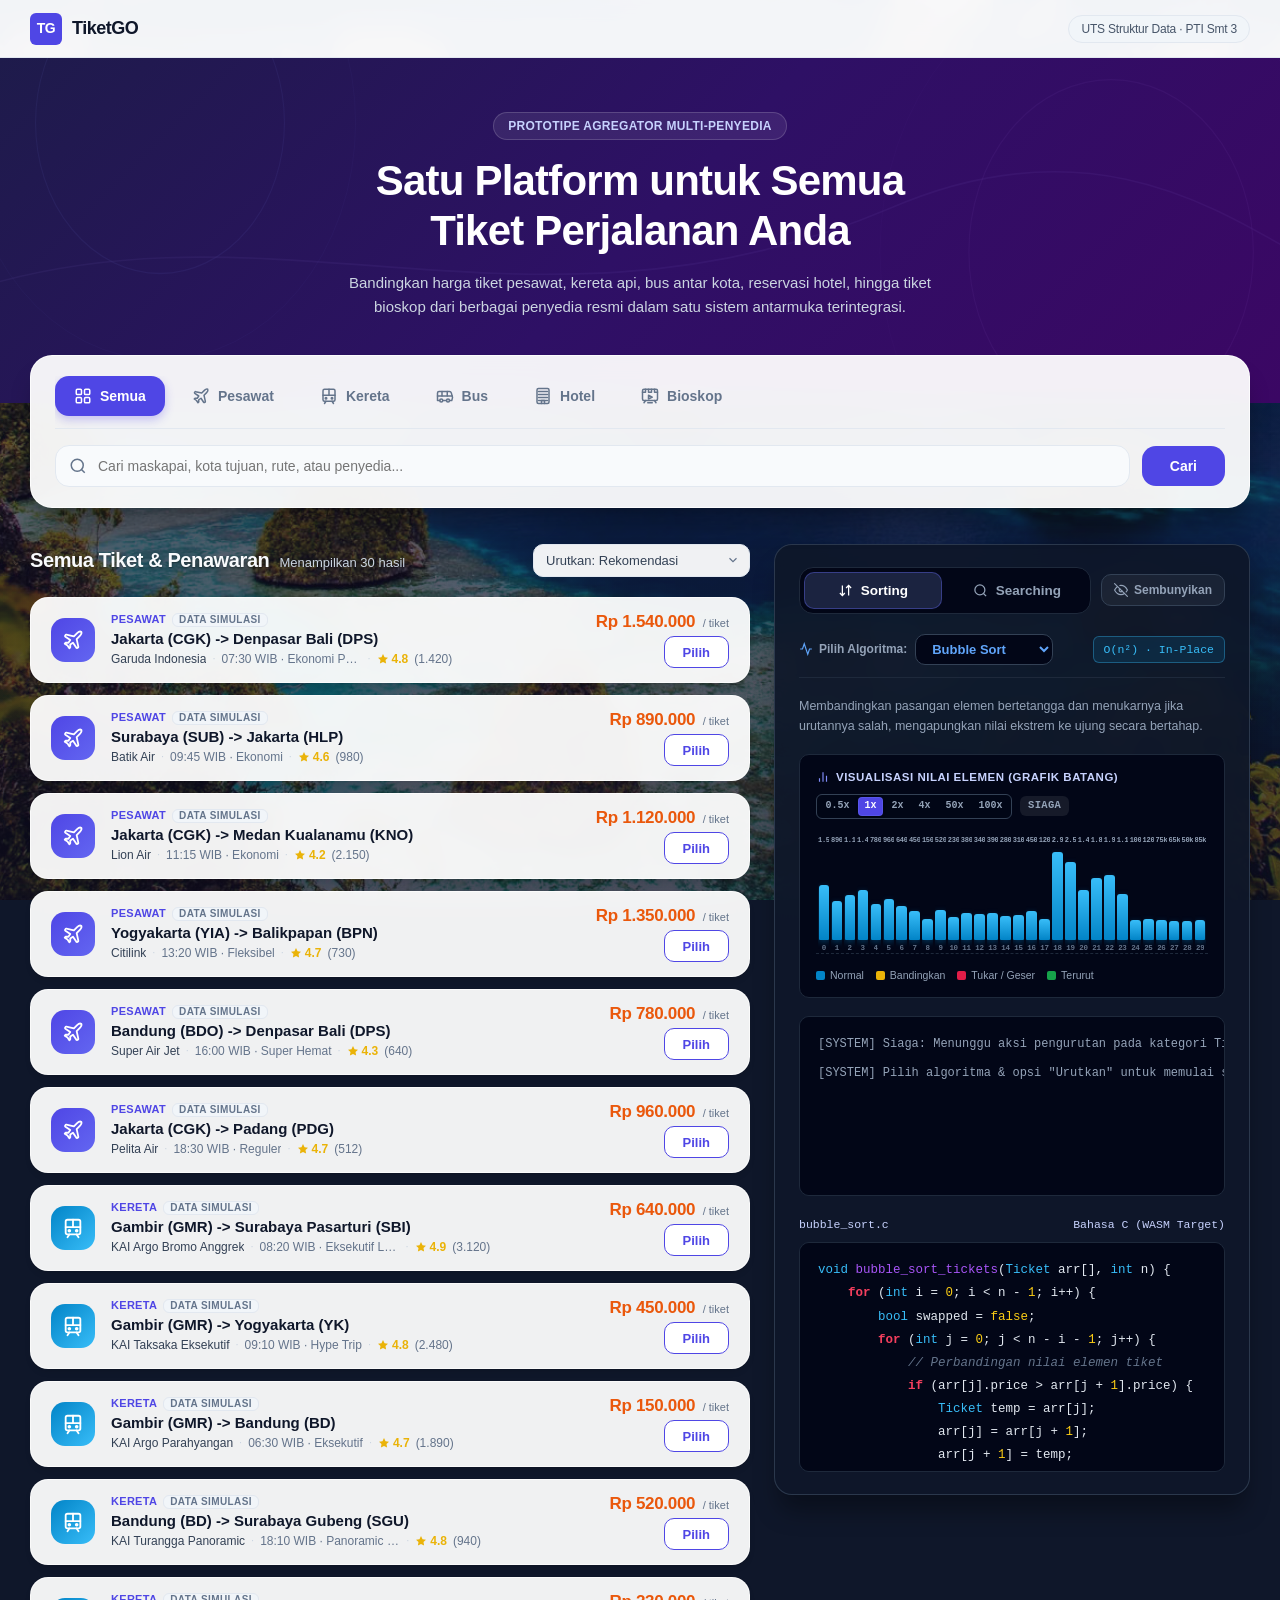
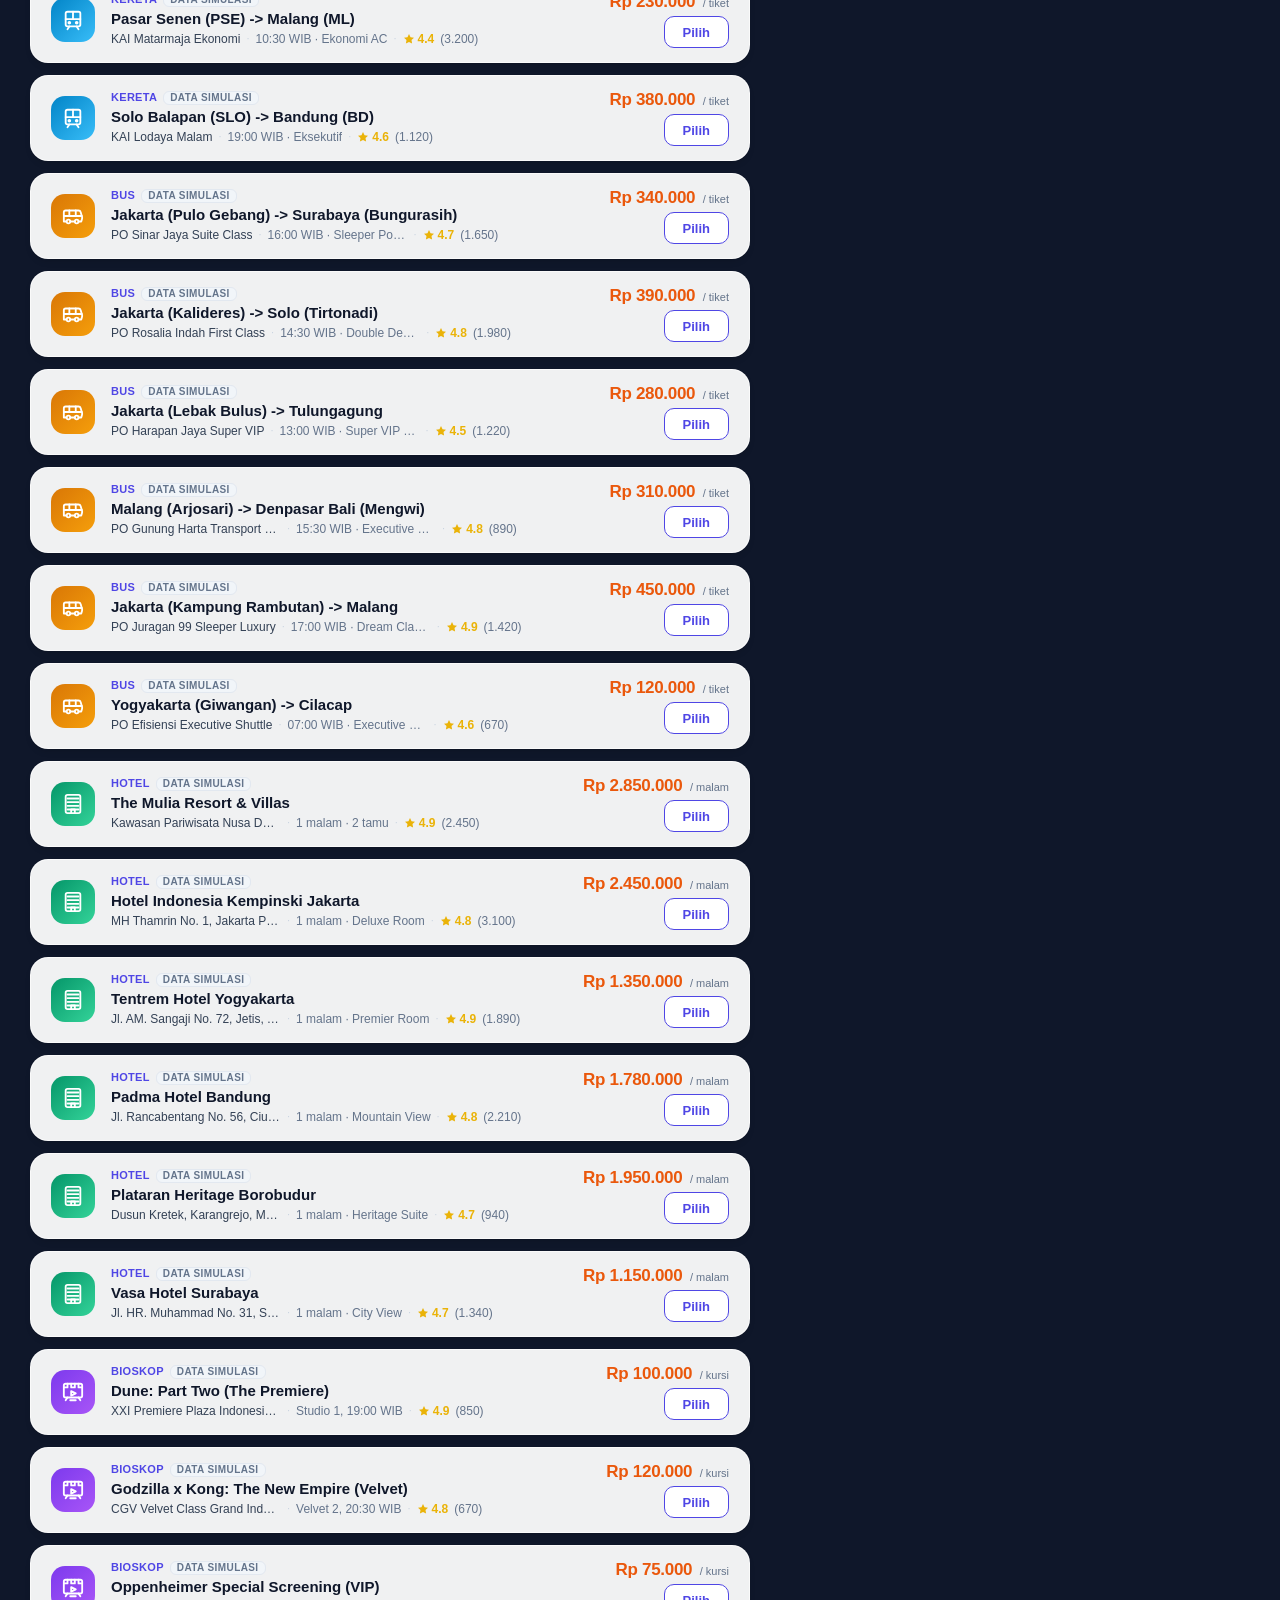
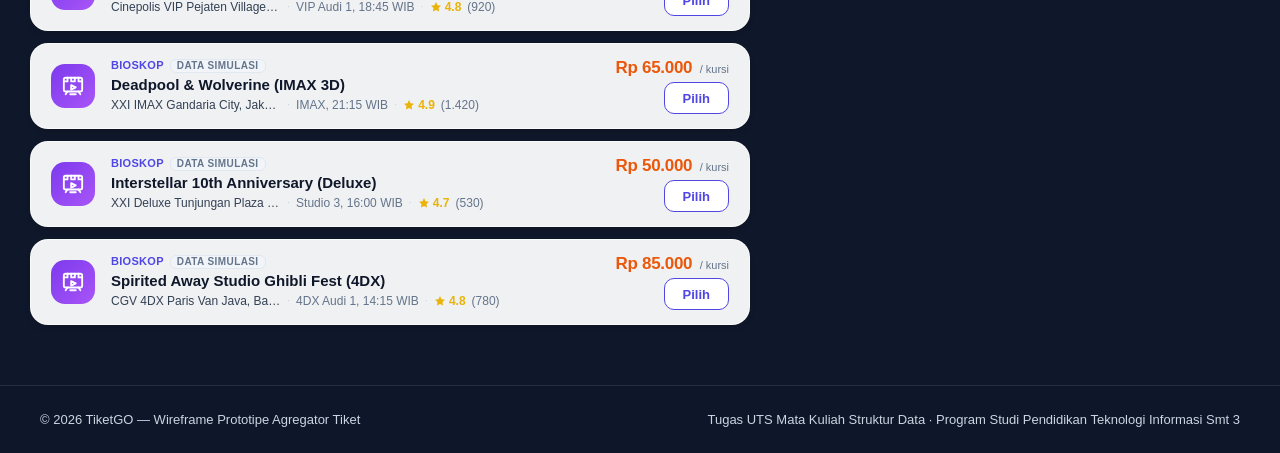
==== index.html @ e66bf209 "TiketGO - UTS Struktur Data" ====
<!DOCTYPE html>
<html lang="id">
<head>
  <meta charset="UTF-8">
  <meta name="viewport" content="width=device-width, initial-scale=1.0">
  <title>TiketGO — Agregator Tiket & Visualisasi Algoritma</title>
  <meta name="description" content="Agregator tiket multi-penyedia (pesawat, kereta, bus, hotel, bioskop) dengan wireframe UI statis dan visualisasi algoritma sorting dan searching untuk UTS Struktur Data." />
  <meta property="og:title" content="TiketGO — Agregator Tiket & Visualisasi Algoritma" />
  <meta property="og:description" content="Agregator tiket multi-penyedia (pesawat, kereta, bus, hotel, bioskop) dengan wireframe UI statis dan visualisasi algoritma sorting dan searching untuk UTS Struktur Data." />
  <meta property="og:type" content="website" />
  <meta name="twitter:card" content="summary_large_image" />
  <link rel="stylesheet" href="css/style.css">
</head>
<body>
  <!-- Lapisan Overlay Gelap Transparan di Atas Background Gambar -->
  <div class="tgo-bg-overlay"></div>

  <!-- ========================================================
       1. NAVBAR TIPIS
       ======================================================== -->
  <header class="navbar">
    <div class="navbar-container">
      <a href="#" class="brand-link" aria-label="TiketGO Beranda">
        <span class="brand-logo">TG</span>
        <span class="brand-name">TiketGO</span>
      </a>
      <span class="nav-badge">UTS Struktur Data · PTI Smt 3</span>
    </div>
  </header>

  <main>
    <!-- ========================================================
         2. HERO SECTION
         ======================================================== -->
    <section class="hero" aria-labelledby="hero-title">
      <!-- Elemen Dekoratif SVG Samar -->
      <svg class="hero-decorations" xmlns="http://www.w3.org/2000/svg" viewBox="0 0 1440 320" preserveAspectRatio="none">
        <circle cx="180" cy="60" r="140" fill="none" stroke="#818cf8" stroke-width="1.2" opacity="0.4" />
        <circle cx="180" cy="60" r="220" fill="none" stroke="#818cf8" stroke-width="0.8" opacity="0.25" />
        <path d="M-50,220 C300,120 600,280 1000,140 C1250,50 1400,160 1500,200" fill="none" stroke="#a78bfa" stroke-width="1.5" opacity="0.35" />
        <circle cx="1250" cy="180" r="160" fill="none" stroke="#c084fc" stroke-width="1.2" opacity="0.3" />
        <circle cx="1250" cy="180" r="260" fill="none" stroke="#c084fc" stroke-width="0.8" opacity="0.15" />
      </svg>

      <div class="hero-content">
        <span class="hero-pill-badge">Prototipe Agregator Multi-Penyedia</span>
        <h1 id="hero-title" class="hero-title">Satu Platform untuk Semua Tiket Perjalanan Anda</h1>
        <p class="hero-subtitle">
          Bandingkan harga tiket pesawat, kereta api, bus antar kota, reservasi hotel, hingga tiket bioskop dari berbagai penyedia resmi dalam satu sistem antarmuka terintegrasi.
        </p>
      </div>
    </section>

    <!-- ========================================================
         3. KARTU PENCARIAN MELAYANG
         ======================================================== -->
    <section class="floating-search-wrapper" aria-label="Pencarian Tiket">
      <div class="floating-search-card">
        <!-- Baris Tab Kategori (Semua, Pesawat, Kereta, Bus, Hotel, Bioskop) -->
        <div class="category-tabs" role="tablist" aria-label="Kategori Tiket">
          <button type="button" class="category-tab active" role="tab" aria-selected="true" data-category="semua">
            <svg viewBox="0 0 24 24" fill="none" stroke="currentColor" stroke-width="2" stroke-linecap="round" stroke-linejoin="round">
              <rect width="7" height="7" x="3" y="3" rx="1.5" />
              <rect width="7" height="7" x="14" y="3" rx="1.5" />
              <rect width="7" height="7" x="14" y="14" rx="1.5" />
              <rect width="7" height="7" x="3" y="14" rx="1.5" />
            </svg>
            <span>Semua</span>
          </button>

          <button type="button" class="category-tab" role="tab" aria-selected="false" data-category="pesawat">
            <svg viewBox="0 0 24 24" fill="none" stroke="currentColor" stroke-linecap="round" stroke-linejoin="round">
              <path d="M17.8 19.2 16 11l3.5-3.5C21 6 21.5 4 21 3c-1-.5-3 0-4.5 1.5L13 8 4.8 6.2c-.5-.1-.9.1-1.1.5l-.3.5c-.2.5-.1 1 .3 1.3L9 12l-2 3H4l-1 1 3 2 2 3 1-1v-3l3-2 3.5 5.3c.3.4.8.5 1.3.3l.5-.3c.4-.2.6-.6.5-1.1z"/>
            </svg>
            <span>Pesawat</span>
          </button>
          
          <button type="button" class="category-tab" role="tab" aria-selected="false" data-category="kereta">
            <svg viewBox="0 0 24 24" fill="none" stroke="currentColor" stroke-linecap="round" stroke-linejoin="round">
              <rect width="16" height="16" x="4" y="3" rx="2"/>
              <path d="M4 11h16"/><path d="M12 3v8"/><path d="m8 19-2 3"/><path d="m18 22-2-3"/><circle cx="8" cy="15" r="1"/><circle cx="16" cy="15" r="1"/>
            </svg>
            <span>Kereta</span>
          </button>
          
          <button type="button" class="category-tab" role="tab" aria-selected="false" data-category="bus">
            <svg viewBox="0 0 24 24" fill="none" stroke="currentColor" stroke-linecap="round" stroke-linejoin="round">
              <path d="M8 6v6"/><path d="M15 6v6"/><path d="M2 12h19.6"/><path d="M18 18h3s.5-1.7.8-2.8c.1-.4.2-.8.2-1.2 0-.4-.1-.8-.2-1.2l-1.4-5C20.1 6.8 19.1 6 18 6H4a2 2 0 0 0-2 2v10h3"/><circle cx="7" cy="18" r="2"/><path d="M9 18h5"/><circle cx="16" cy="18" r="2"/>
            </svg>
            <span>Bus</span>
          </button>
          
          <button type="button" class="category-tab" role="tab" aria-selected="false" data-category="hotel">
            <svg viewBox="0 0 24 24" fill="none" stroke="currentColor" stroke-linecap="round" stroke-linejoin="round">
              <path d="M6 18h12"/><path d="M6 14h12"/><path d="M6 10h12"/><path d="M6 6h12"/><path d="M10 22v-4h4v4"/><rect width="16" height="20" x="4" y="2" rx="2"/>
            </svg>
            <span>Hotel</span>
          </button>
          
          <button type="button" class="category-tab" role="tab" aria-selected="false" data-category="bioskop">
            <svg viewBox="0 0 24 24" fill="none" stroke="currentColor" stroke-linecap="round" stroke-linejoin="round">
              <rect width="20" height="15" x="2" y="3" rx="2"/><polyline points="2 7 6 7 6 3"/><polyline points="10 3 10 7 14 7 14 3"/><polyline points="18 3 18 7 22 7"/><polygon points="10 11 15 13.5 10 16 10 11"/><path d="m4 21 2-3"/><path d="m20 21-2-3"/><path d="M9 21h6"/>
            </svg>
            <span>Bioskop</span>
          </button>
        </div>

        <!-- Input Pencarian + Tombol Cari -->
        <form class="search-form" id="search-form" action="#" method="GET">
          <div class="search-input-box">
            <svg class="search-icon" viewBox="0 0 24 24" fill="none" stroke="currentColor" stroke-width="2">
              <circle cx="11" cy="11" r="8"></circle>
              <line x1="21" y1="21" x2="16.65" y2="16.65"></line>
            </svg>
            <input 
              type="text" 
              id="search-input" 
              class="search-input" 
              placeholder="Cari maskapai, kota tujuan, rute, atau penyedia..." 
              autocomplete="off"
              aria-autocomplete="list"
              aria-controls="search-suggestions"
            >
            <!-- Dropdown Saran Autocomplete -->
            <div id="search-suggestions" class="search-suggestions" style="display: none;" role="listbox"></div>
          </div>
          <button type="submit" class="btn-search">
            <span>Cari</span>
          </button>
        </form>
      </div>
    </section>

    <!-- ========================================================
         4. KONTEN UTAMA — GRID 2 KOLOM (11fr / 9fr)
         ======================================================== -->
    <div class="main-layout">
      <div class="content-grid" id="main-content-grid">
        
        <!-- KOLOM KIRI: DAFTAR TIKET -->
        <section class="tickets-section" aria-labelledby="section-category-title">
          <div class="section-header">
            <div class="section-title-wrap">
              <h2 id="section-category-title" class="section-title">Semua Tiket & Penawaran</h2>
              <span id="tickets-count" class="section-counter">Menampilkan 30 hasil</span>
            </div>

            <!-- Kontrol Aksi: Tombol Tampilkan Visualisasi + Dropdown Urutkan -->
            <div class="section-header-actions">
              <button 
                type="button" 
                id="btn-show-visualizer" 
                class="btn-show-visualizer" 
                style="display: none;" 
                title="Tampilkan Panel Visualisasi Algoritma"
              >
                <svg viewBox="0 0 24 24" fill="none" stroke="currentColor" stroke-width="2" stroke-linecap="round" stroke-linejoin="round">
                  <path d="M1 12s4-8 11-8 11 8 11 8-4 8-11 8-11-8-11-8z"/>
                  <circle cx="12" cy="12" r="3"/>
                </svg>
                <span>Tampilkan Visualisasi</span>
              </button>

              <div class="sort-control">
                <select id="sort-select" class="sort-select" aria-label="Urutkan Hasil">
                  <option value="rekomendasi">Urutkan: Rekomendasi</option>
                  <option value="harga-asc">Termurah (Harga Terendah)</option>
                  <option value="harga-desc">Termahal (Harga Tertinggi)</option>
                  <option value="rating-desc">Rating Tertinggi</option>
                  <option value="alfabet-asc">Alfabet: A ke Z (Nama / Rute)</option>
                  <option value="alfabet-desc">Alfabet: Z ke A (Nama / Rute)</option>
                </select>
                <svg class="sort-arrow" viewBox="0 0 24 24" fill="none" stroke="currentColor" stroke-width="2">
                  <polyline points="6 9 12 15 18 9"></polyline>
                </svg>
              </div>
            </div>
          </div>

          <!-- Container Kartu Tiket Vertikal (Di-render Dinamis oleh JS) -->
          <div id="tickets-container" class="ticket-list" aria-live="polite">
            <!-- Isi dimuat melalui js/app.js -->
          </div>
        </section>

        <!-- KOLOM KANAN: VISUALISASI ALGORITMA (PANEL BERTAB) -->
        <aside class="algo-aside" id="algo-aside" aria-label="Visualisasi Algoritma Struktur Data">
          <div class="algo-card">
            
            <!-- Baris Top: Tab Sorting & Searching + Tombol Sembunyikan -->
            <div class="algo-top-bar">
              <div class="algo-tabs" role="tablist" aria-label="Pilih Mode Algoritma">
                <button 
                  type="button" 
                  id="tab-algo-sorting" 
                  class="algo-tab active" 
                  role="tab" 
                  aria-selected="true" 
                  aria-controls="panel-algo-sorting"
                >
                  <svg viewBox="0 0 24 24" fill="none" stroke="currentColor" stroke-width="2">
                    <path d="m3 16 4 4 4-4"/><path d="M7 20V4"/><path d="m21 8-4-4-4 4"/><path d="M17 4v16"/>
                  </svg>
                  <span>Sorting</span>
                </button>
                
                <button 
                  type="button" 
                  id="tab-algo-searching" 
                  class="algo-tab" 
                  role="tab" 
                  aria-selected="false" 
                  aria-controls="panel-algo-searching"
                >
                  <svg viewBox="0 0 24 24" fill="none" stroke="currentColor" stroke-width="2">
                    <circle cx="11" cy="11" r="8"/><path d="m21 21-4.3-4.3"/>
                  </svg>
                  <span>Searching</span>
                </button>
              </div>

              <!-- Tombol Sembunyikan Panel -->
              <button 
                type="button" 
                id="btn-hide-visualizer" 
                class="btn-hide-visualizer" 
                title="Sembunyikan Panel Visualisasi"
              >
                <svg viewBox="0 0 24 24" fill="none" stroke="currentColor" stroke-width="2" stroke-linecap="round" stroke-linejoin="round">
                  <path d="M17.94 17.94A10.07 10.07 0 0 1 12 20c-7 0-11-8-11-8a18.45 18.45 0 0 1 5.06-5.94M9.9 4.24A9.12 9.12 0 0 1 12 4c7 0 11 8 11 8a18.5 18.5 0 0 1-2.16 3.19m-6.72-1.07a3 3 0 1 1-4.24-4.24"/>
                  <line x1="1" y1="1" x2="23" y2="23"/>
                </svg>
                <span>Sembunyikan</span>
              </button>
            </div>

            <!-- ================= PANEL 1: SORTING ================= -->
            <div 
              id="panel-algo-sorting" 
              class="algo-panel active" 
              role="tabpanel" 
              aria-labelledby="tab-algo-sorting"
            >
              <div class="algo-meta-header">
                <div class="algo-select-group">
                  <label for="select-algo-sorting" class="algo-select-label">
                    <svg width="14" height="14" viewBox="0 0 24 24" fill="none" stroke="currentColor" stroke-width="2">
                      <polyline points="22 12 18 12 15 21 9 3 6 12 2 12"></polyline>
                    </svg>
                    Pilih Algoritma:
                  </label>
                  <select id="select-algo-sorting" class="algo-select" aria-label="Pilih Algoritma Sorting">
                    <option value="bubble" selected>Bubble Sort</option>
                    <option value="exchange">Exchange Sort</option>
                    <option value="selection">Selection Sort</option>
                    <option value="insertion">Insertion Sort</option>
                    <option value="shell">Shell Sort</option>
                    <option value="quick">Quick Sort</option>
                  </select>
                </div>
                <span class="algo-complexity" id="complexity-sorting">O(n²) · In-Place</span>
              </div>

              <p class="algo-desc" id="desc-sorting">
                Membandingkan pasangan elemen bertetangga dan menukarnya jika urutannya salah, mengapungkan nilai ekstrem ke ujung secara bertahap.
              </p>

              <!-- Kotak Visualisasi Grafik Batang Animasi -->
              <div class="algo-chart-card">
                <div class="chart-header">
                  <div class="chart-title-wrap">
                    <svg width="14" height="14" viewBox="0 0 24 24" fill="none" stroke="currentColor" stroke-width="2">
                      <line x1="18" y1="20" x2="18" y2="10"></line>
                      <line x1="12" y1="20" x2="12" y2="4"></line>
                      <line x1="6" y1="20" x2="6" y2="14"></line>
                    </svg>
                    <span>Visualisasi Nilai Elemen (Grafik Batang)</span>
                  </div>
                  <div class="chart-header-actions">
                    <div class="speed-control-group" aria-label="Kecepatan Animasi">
                      <button type="button" class="btn-speed" data-speed="0.5" title="Kecepatan Lambat (0.5x)">0.5x</button>
                      <button type="button" class="btn-speed active" data-speed="1" title="Kecepatan Normal (1x)">1x</button>
                      <button type="button" class="btn-speed" data-speed="2" title="Kecepatan Cepat (2x)">2x</button>
                      <button type="button" class="btn-speed" data-speed="4" title="Kecepatan Sangat Cepat (4x)">4x</button>
                      <button type="button" class="btn-speed" data-speed="50" title="Kecepatan Super Cepat (50x)">50x</button>
                      <button type="button" class="btn-speed" data-speed="100" title="Kecepatan Instan (100x)">100x</button>
                    </div>
                    <span class="chart-status-badge" id="chart-status-sorting">Siaga</span>
                  </div>
                </div>
                <div class="chart-bars-container" id="chart-bars-sorting" aria-label="Grafik Batang Animasi Sorting"></div>
                <div class="chart-legend">
                  <span class="legend-item"><span class="legend-color legend-default"></span> Normal</span>
                  <span class="legend-item"><span class="legend-color legend-compare"></span> Bandingkan</span>
                  <span class="legend-item"><span class="legend-color legend-swap"></span> Tukar / Geser</span>
                  <span class="legend-item"><span class="legend-color legend-sorted"></span> Terurut</span>
                </div>
              </div>

              <!-- Console Log Box Monospace -->
              <div class="console-box" id="console-sorting" aria-label="Console Log Operasi Sorting">
                <div class="log-line log-system">[SYSTEM] Siaga: Menunggu aksi pengurutan pada kategori Tiket Pesawat...</div>
                <div class="log-line log-system">[SYSTEM] Pilih algoritma &amp; opsi "Urutkan" untuk memulai simulasi.</div>
              </div>

              <!-- Cuplikan Kode C Referensi -->
              <div class="code-container">
                <div class="code-header" id="code-header-sorting">
                  <span id="code-filename-sorting">bubble_sort.c</span>
                  <span>Bahasa C (WASM Target)</span>
                </div>
                <div class="code-box" id="code-box-sorting">
<pre><code id="code-snippet-sorting"><span class="c-type">void</span> <span class="c-fn">bubble_sort_tickets</span>(<span class="c-type">Ticket</span> arr[], <span class="c-type">int</span> n) {
    <span class="c-kw">for</span> (<span class="c-type">int</span> i = <span class="c-op">0</span>; i &lt; n - <span class="c-op">1</span>; i++) {
        <span class="c-type">bool</span> swapped = <span class="c-op">false</span>;
        <span class="c-kw">for</span> (<span class="c-type">int</span> j = <span class="c-op">0</span>; j &lt; n - i - <span class="c-op">1</span>; j++) {
            <span class="c-comment">// Perbandingan nilai elemen tiket</span>
            <span class="c-kw">if</span> (arr[j].price &gt; arr[j + <span class="c-op">1</span>].price) {
                <span class="c-type">Ticket</span> temp = arr[j];
                arr[j] = arr[j + <span class="c-op">1</span>];
                arr[j + <span class="c-op">1</span>] = temp;
                swapped = <span class="c-op">true</span>;
            }
        }
        <span class="c-kw">if</span> (!swapped) <span class="c-kw">break</span>; <span class="c-comment">// Optimasi early exit</span>
    }
}</code></pre>
                </div>
              </div>
            </div>

            <!-- ================= PANEL 2: SEARCHING ================= -->
            <div 
              id="panel-algo-searching" 
              class="algo-panel" 
              role="tabpanel" 
              aria-labelledby="tab-algo-searching"
            >
              <div class="algo-meta-header">
                <div class="algo-select-group">
                  <label for="select-algo-searching" class="algo-select-label">
                    <svg width="14" height="14" viewBox="0 0 24 24" fill="none" stroke="currentColor" stroke-width="2">
                      <circle cx="11" cy="11" r="8"></circle>
                      <line x1="21" y1="21" x2="16.65" y2="16.65"></line>
                    </svg>
                    Pilih Metode:
                  </label>
                  <select id="select-algo-searching" class="algo-select" aria-label="Pilih Metode Searching">
                    <option value="linear" selected>Linear Search</option>
                    <option value="binary">Binary Search</option>
                  </select>
                </div>
                <span class="algo-complexity" id="complexity-searching">O(n) · Sequential</span>
              </div>

              <p class="algo-desc" id="desc-searching">
                Memeriksa setiap elemen data secara berurutan satu per satu dari indeks awal hingga akhir sampai kata kunci ditemukan.
              </p>

              <!-- Kotak Visualisasi Grafik Batang Animasi -->
              <div class="algo-chart-card" id="chart-visual-searching">
                <div class="chart-header">
                  <div class="chart-title-wrap">
                    <svg width="14" height="14" viewBox="0 0 24 24" fill="none" stroke="currentColor" stroke-width="2">
                      <circle cx="11" cy="11" r="8"></circle>
                      <line x1="21" y1="21" x2="16.65" y2="16.65"></line>
                    </svg>
                    <span>Visualisasi Penelusuran Elemen (Grafik Batang)</span>
                  </div>
                  <div class="chart-header-actions">
                    <div class="speed-control-group" aria-label="Kecepatan Animasi">
                      <button type="button" class="btn-speed" data-speed="0.5" title="Kecepatan Lambat (0.5x)">0.5x</button>
                      <button type="button" class="btn-speed active" data-speed="1" title="Kecepatan Normal (1x)">1x</button>
                      <button type="button" class="btn-speed" data-speed="2" title="Kecepatan Cepat (2x)">2x</button>
                      <button type="button" class="btn-speed" data-speed="4" title="Kecepatan Sangat Cepat (4x)">4x</button>
                      <button type="button" class="btn-speed" data-speed="50" title="Kecepatan Super Cepat (50x)">50x</button>
                      <button type="button" class="btn-speed" data-speed="100" title="Kecepatan Instan (100x)">100x</button>
                    </div>
                    <span class="chart-status-badge" id="chart-status-searching">Siaga</span>
                  </div>
                </div>
                <div class="chart-bars-container" id="chart-bars-searching" aria-label="Grafik Batang Animasi Searching"></div>
                <div class="chart-legend" id="legend-searching">
                  <span class="legend-item"><span class="legend-color legend-default"></span> Normal</span>
                  <span class="legend-item"><span class="legend-color legend-checking"></span> Diperiksa</span>
                  <span class="legend-item"><span class="legend-color legend-found"></span> Cocok / Ditemukan</span>
                </div>
              </div>

              <!-- Console Log Box Monospace -->
              <div class="console-box" id="console-searching" aria-label="Console Log Operasi Searching">
                <div class="log-line log-system">[SYSTEM] Siaga: Menunggu kata kunci pencarian...</div>
                <div class="log-line log-system">[SYSTEM] Masukkan kata kunci lalu klik 'Cari' untuk memulai simulasi.</div>
              </div>

              <!-- Cuplikan Kode C Referensi -->
              <div class="code-container">
                <div class="code-header" id="code-header-searching">
                  <span id="code-filename-searching">linear_search.c</span>
                  <span>Bahasa C (WASM Target)</span>
                </div>
                <div class="code-box" id="code-box-searching">
<pre><code id="code-snippet-searching"><span class="c-type">int</span> <span class="c-fn">linear_search_ticket</span>(<span class="c-type">Ticket</span> arr[], <span class="c-type">int</span> n, <span class="c-kw">const</span> <span class="c-type">char</span> *query) {
    <span class="c-kw">for</span> (<span class="c-type">int</span> i = <span class="c-op">0</span>; i &lt; n; i++) {
        <span class="c-comment">// Pencarian substring pada judul dan provider</span>
        <span class="c-kw">if</span> (<span class="c-fn">strstr</span>(arr[i].title, query) != <span class="c-kw">NULL</span> ||
            <span class="c-fn">strstr</span>(arr[i].provider, query) != <span class="c-kw">NULL</span>) {
            <span class="c-kw">return</span> i; <span class="c-comment">// Indeks elemen ditemukan</span>
        }
    }
    <span class="c-kw">return</span> -<span class="c-op">1</span>; <span class="c-comment">// Tidak ditemukan</span>
}</code></pre>
                </div>
              </div>
            </div>

          </div>
        </aside>

      </div>
    </div>
  </main>

  <!-- ========================================================
       FOOTER
       ======================================================== -->
  <footer class="footer">
    <div class="footer-inner">
      <span>&copy; 2026 TiketGO — Wireframe Prototipe Agregator Tiket</span>
      <span>Tugas UTS Mata Kuliah Struktur Data · Program Studi Pendidikan Teknologi Informasi Smt 3</span>
    </div>
  </footer>

  <!-- SCRIPT LOGIKA UTAMA (VANILLA JS + WASM) -->
  <script src="js/tiketgo_wasm.js"></script>
  <script type="module" src="js/app.js"></script>
</body>
</html>
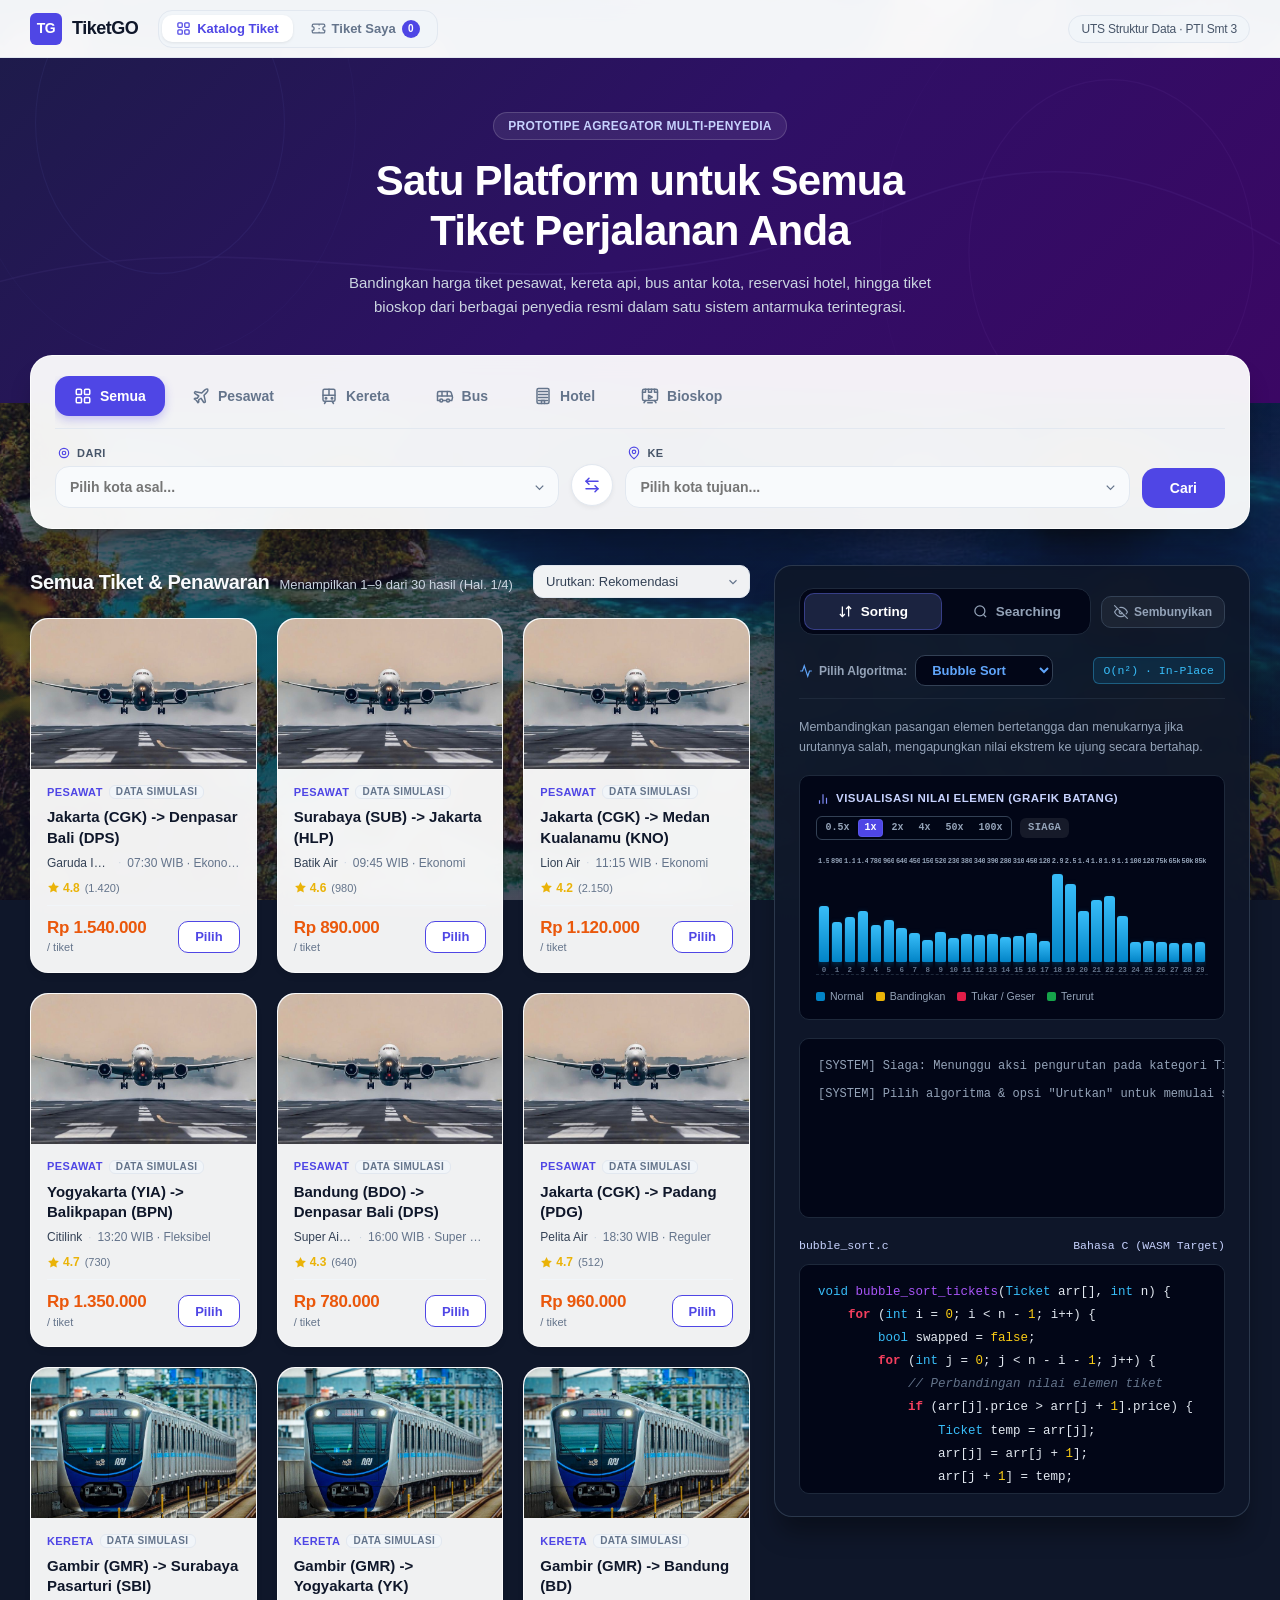
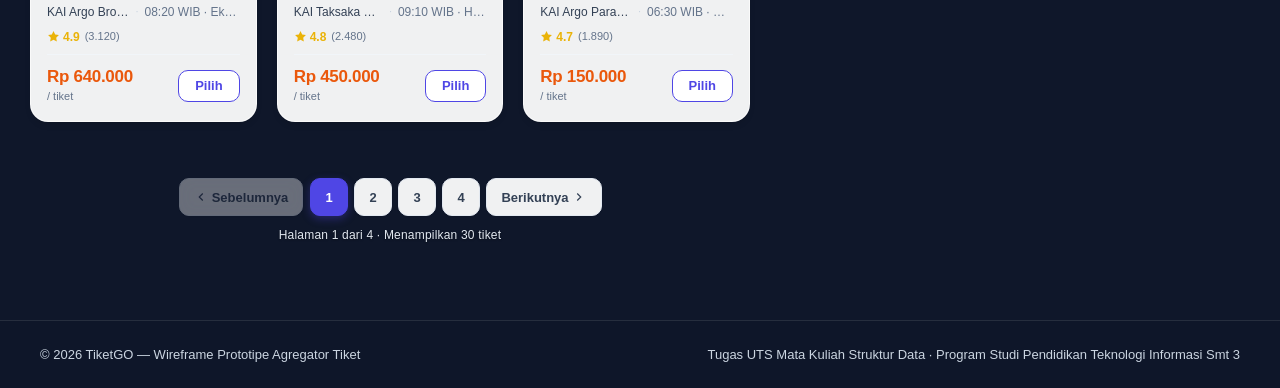
==== commit 46839648: "Tambah gambar kategori tiket dan background" ====
--- a/index.html
+++ b/index.html
@@ -20,18 +20,45 @@
        ======================================================== -->
   <header class="navbar">
     <div class="navbar-container">
-      <a href="#" class="brand-link" aria-label="TiketGO Beranda">
-        <span class="brand-logo">TG</span>
-        <span class="brand-name">TiketGO</span>
-      </a>
+      <div class="navbar-brand-group">
+        <a href="#" class="brand-link" id="nav-brand-home" aria-label="TiketGO Beranda">
+          <span class="brand-logo">TG</span>
+          <span class="brand-name">TiketGO</span>
+        </a>
+        <nav class="nav-tabs" aria-label="Navigasi Utama">
+          <button type="button" class="nav-tab active" id="nav-tab-catalog">
+            <svg viewBox="0 0 24 24" fill="none" stroke="currentColor" stroke-width="2">
+              <rect width="7" height="7" x="3" y="3" rx="1.5" />
+              <rect width="7" height="7" x="14" y="3" rx="1.5" />
+              <rect width="7" height="7" x="14" y="14" rx="1.5" />
+              <rect width="7" height="7" x="3" y="14" rx="1.5" />
+            </svg>
+            <span>Katalog Tiket</span>
+          </button>
+          <button type="button" class="nav-tab" id="nav-tab-my-tickets">
+            <svg viewBox="0 0 24 24" fill="none" stroke="currentColor" stroke-width="2">
+              <path d="M2 9a3 3 0 0 1 0 6v2a2 2 0 0 0 2 2h16a2 2 0 0 0 2-2v-2a3 3 0 0 1 0-6V7a2 2 0 0 0-2-2H4a2 2 0 0 0-2 2Z" />
+              <path d="M13 5v2" />
+              <path d="M13 17v2" />
+              <path d="M13 11v2" />
+            </svg>
+            <span>Tiket Saya</span>
+            <span class="nav-tab-badge" id="my-tickets-badge">0</span>
+          </button>
+        </nav>
+      </div>
       <span class="nav-badge">UTS Struktur Data · PTI Smt 3</span>
     </div>
   </header>
 
   <main>
     <!-- ========================================================
-         2. HERO SECTION
+         VIEW 1: KATALOG TIKET & VISUALISASI ALGORITMA
          ======================================================== -->
+    <div id="catalog-view" class="catalog-view">
+      <!-- ========================================================
+           2. HERO SECTION
+           ======================================================== -->
     <section class="hero" aria-labelledby="hero-title">
       <!-- Elemen Dekoratif SVG Samar -->
       <svg class="hero-decorations" xmlns="http://www.w3.org/2000/svg" viewBox="0 0 1440 320" preserveAspectRatio="none">
@@ -105,9 +132,67 @@
           </button>
         </div>
 
-        <!-- Input Pencarian + Tombol Cari -->
+        <!-- Input Pencarian: Dua Dropdown Rute (Dari & Ke) atau Teks Bebas (Hotel/Bioskop) -->
         <form class="search-form" id="search-form" action="#" method="GET">
-          <div class="search-input-box">
+          <!-- WIDGET 1: PENCARIAN RUTE "DARI" & "KE" (UNTUK PESAWAT, KERETA, BUS, SEMUA) -->
+          <div class="route-search-fields" id="route-search-fields">
+            <!-- Kolom DARI (Kota Asal) -->
+            <div class="route-field-group">
+              <label class="route-field-label" for="route-origin-input">
+                <svg viewBox="0 0 24 24" fill="none" stroke="currentColor" stroke-width="2"><circle cx="12" cy="12" r="3"/><circle cx="12" cy="12" r="8"/></svg>
+                <span>Dari</span>
+              </label>
+              <div class="route-input-wrapper">
+                <input 
+                  type="text" 
+                  id="route-origin-input" 
+                  class="route-input" 
+                  placeholder="Pilih kota asal..." 
+                  autocomplete="off" 
+                  aria-autocomplete="list"
+                  aria-controls="origin-suggestions"
+                />
+                <button type="button" class="btn-clear-route" id="btn-clear-origin" title="Hapus Asal" style="display: none;">&times;</button>
+                <svg class="route-dropdown-arrow" viewBox="0 0 24 24" fill="none" stroke="currentColor" stroke-width="2"><polyline points="6 9 12 15 18 9"/></svg>
+                <div id="origin-suggestions" class="search-suggestions route-suggestions" style="display: none;" role="listbox"></div>
+              </div>
+            </div>
+
+            <!-- Tombol Tukar Rute (Ikon Panah Bersebelahan) -->
+            <button type="button" class="btn-swap-route" id="btn-swap-route" title="Tukar Kota Asal & Tujuan" aria-label="Tukar Kota Asal dan Tujuan">
+              <svg viewBox="0 0 24 24" fill="none" stroke="currentColor" stroke-width="2" stroke-linecap="round" stroke-linejoin="round">
+                <path d="M8 3 4 7l4 4"/>
+                <path d="M4 7h16"/>
+                <path d="m16 21 4-4-4-4"/>
+                <path d="M20 17H4"/>
+              </svg>
+            </button>
+
+            <!-- Kolom KE (Kota Tujuan) -->
+            <div class="route-field-group">
+              <label class="route-field-label" for="route-dest-input">
+                <svg viewBox="0 0 24 24" fill="none" stroke="currentColor" stroke-width="2"><path d="M20 10c0 6-8 12-8 12s-8-6-8-12a8 8 0 0 1 16 0Z"/><circle cx="12" cy="10" r="3"/></svg>
+                <span>Ke</span>
+              </label>
+              <div class="route-input-wrapper">
+                <input 
+                  type="text" 
+                  id="route-dest-input" 
+                  class="route-input" 
+                  placeholder="Pilih kota tujuan..." 
+                  autocomplete="off" 
+                  aria-autocomplete="list"
+                  aria-controls="dest-suggestions"
+                />
+                <button type="button" class="btn-clear-route" id="btn-clear-dest" title="Hapus Tujuan" style="display: none;">&times;</button>
+                <svg class="route-dropdown-arrow" viewBox="0 0 24 24" fill="none" stroke="currentColor" stroke-width="2"><polyline points="6 9 12 15 18 9"/></svg>
+                <div id="dest-suggestions" class="search-suggestions route-suggestions" style="display: none;" role="listbox"></div>
+              </div>
+            </div>
+          </div>
+
+          <!-- WIDGET 2: KOTAK PENCARIAN TEKS BEBAS (UNTUK HOTEL & BIOSKOP) -->
+          <div class="search-input-box" id="single-search-box" style="display: none;">
             <svg class="search-icon" viewBox="0 0 24 24" fill="none" stroke="currentColor" stroke-width="2">
               <circle cx="11" cy="11" r="8"></circle>
               <line x1="21" y1="21" x2="16.65" y2="16.65"></line>
@@ -116,14 +201,14 @@
               type="text" 
               id="search-input" 
               class="search-input" 
-              placeholder="Cari maskapai, kota tujuan, rute, atau penyedia..." 
+              placeholder="Cari nama hotel, bioskop, atau lokasi..." 
               autocomplete="off"
               aria-autocomplete="list"
               aria-controls="search-suggestions"
             >
-            <!-- Dropdown Saran Autocomplete -->
             <div id="search-suggestions" class="search-suggestions" style="display: none;" role="listbox"></div>
           </div>
+
           <button type="submit" class="btn-search">
             <span>Cari</span>
           </button>
@@ -181,6 +266,11 @@
           <div id="tickets-container" class="ticket-list" aria-live="polite">
             <!-- Isi dimuat melalui js/app.js -->
           </div>
+
+          <!-- FITUR 1: KONTROL PAGINASI (Maks 9 Tiket per Halaman) -->
+          <nav id="pagination-container" class="pagination-wrapper" aria-label="Navigasi Halaman Tiket">
+            <!-- Di-render dinamis oleh JS -->
+          </nav>
         </section>
 
         <!-- KOLOM KANAN: VISUALISASI ALGORITMA (PANEL BERTAB) -->
@@ -417,9 +507,135 @@
           </div>
         </aside>
 
+        </div>
       </div>
     </div>
+
+    <!-- ========================================================
+         VIEW 2: FITUR 3 — TAB "TIKET SAYA" (RIWAYAT PEMESANAN)
+         ======================================================== -->
+    <section id="my-tickets-view" class="my-tickets-view" style="display: none;" aria-labelledby="my-tickets-title">
+      <div class="my-tickets-container">
+        <!-- Header Halaman Tiket Saya -->
+        <div class="my-tickets-header-card">
+          <div class="my-tickets-header-left">
+            <button type="button" class="btn-back-catalog" id="btn-back-catalog">
+              <svg viewBox="0 0 24 24" fill="none" stroke="currentColor" stroke-width="2">
+                <line x1="19" y1="12" x2="5" y2="12"></line>
+                <polyline points="12 19 5 12 12 5"></polyline>
+              </svg>
+              <span>Kembali ke Katalog</span>
+            </button>
+            <h2 id="my-tickets-title" class="my-tickets-title">Tiket Saya</h2>
+            <p class="my-tickets-desc">Riwayat e-tiket pemesanan Anda yang tersimpan aman di peramban (localStorage).</p>
+          </div>
+          <div class="my-tickets-header-right">
+            <div class="my-tickets-stat-pill" id="my-tickets-stat-pill">
+              <svg viewBox="0 0 24 24" width="16" height="16" fill="none" stroke="currentColor" stroke-width="2"><path d="M2 9a3 3 0 0 1 0 6v2a2 2 0 0 0 2 2h16a2 2 0 0 0 2-2v-2a3 3 0 0 1 0-6V7a2 2 0 0 0-2-2H4a2 2 0 0 0-2 2Z"/></svg>
+              <span id="my-tickets-total-count">0 Tiket Dipesan</span>
+            </div>
+          </div>
+        </div>
+
+        <!-- Kontainer Daftar E-Tiket Saya -->
+        <div id="my-tickets-list" class="my-tickets-list" aria-live="polite">
+          <!-- Di-render dinamis oleh JS -->
+        </div>
+      </div>
+    </section>
   </main>
+
+  <!-- ========================================================
+       MODAL 1: KONFIRMASI PEMESANAN TIKET
+       ======================================================== -->
+  <div id="booking-modal" class="tgo-modal-overlay" style="display: none;" role="dialog" aria-modal="true" aria-labelledby="booking-modal-title">
+    <div class="tgo-modal-card">
+      <div class="tgo-modal-header">
+        <div class="tgo-modal-title-wrap">
+          <h3 id="booking-modal-title" class="tgo-modal-title">Konfirmasi Pemesanan Tiket</h3>
+          <p class="tgo-modal-subtitle">Isi identitas penumpang untuk menerbitkan e-tiket resmi</p>
+        </div>
+        <button type="button" class="btn-modal-close" id="btn-close-booking-modal" aria-label="Tutup Dialog">
+          <svg viewBox="0 0 24 24" fill="none" stroke="currentColor" stroke-width="2"><line x1="18" y1="6" x2="6" y2="18"/><line x1="6" y1="6" x2="18" y2="18"/></svg>
+        </button>
+      </div>
+
+      <div class="tgo-modal-body">
+        <!-- Ringkasan Tiket yang Dipilih -->
+        <div class="ticket-summary-card" id="booking-ticket-summary">
+          <!-- Diisi dinamis oleh JS -->
+        </div>
+
+        <!-- Form Nama Penumpang -->
+        <form id="booking-form" class="booking-form" novalidate>
+          <div class="form-group">
+            <label for="booking-passenger-name" class="form-label">
+              Nama Lengkap Penumpang <span class="required-star">*</span>
+            </label>
+            <input 
+              type="text" 
+              id="booking-passenger-name" 
+              class="form-input" 
+              placeholder="Contoh: Budi Santoso" 
+              maxlength="60" 
+              autocomplete="name"
+              required 
+            />
+            <div id="booking-error-msg" class="form-error-msg" style="display: none;">Nama penumpang wajib diisi!</div>
+            <span class="form-hint">Harap isi sesuai identitas resmi (KTP / SIM / Paspor) untuk keperluan boarding.</span>
+          </div>
+
+          <div class="booking-notice-box">
+            <svg viewBox="0 0 24 24" fill="none" stroke="currentColor" stroke-width="2"><circle cx="12" cy="12" r="10"/><line x1="12" y1="8" x2="12" y2="12"/><line x1="12" y1="16" x2="12.01" y2="16"/></svg>
+            <span>Setelah dikonfirmasi, sistem akan menghasilkan e-tiket instan lengkap dengan kode booking dan barcode resmi.</span>
+          </div>
+
+          <div class="tgo-modal-footer">
+            <button type="button" class="btn-modal-cancel" id="btn-cancel-booking">Batal</button>
+            <button type="submit" class="btn-modal-confirm" id="btn-confirm-booking">
+              <span>Konfirmasi Pemesanan</span>
+              <svg viewBox="0 0 24 24" fill="none" stroke="currentColor" stroke-width="2"><polyline points="20 6 9 17 4 12"/></svg>
+            </button>
+          </div>
+        </form>
+      </div>
+    </div>
+  </div>
+
+  <!-- ========================================================
+       MODAL 2: E-TIKET / BOARDING PASS RESMI (DENGAN BARCODE)
+       ======================================================== -->
+  <div id="eticket-modal" class="tgo-modal-overlay" style="display: none;" role="dialog" aria-modal="true" aria-labelledby="eticket-modal-title">
+    <div class="tgo-modal-card boarding-pass-modal">
+      <div class="tgo-modal-header boarding-pass-header">
+        <div class="tgo-modal-title-wrap">
+          <span class="badge-success-pill">✓ Pemesanan Berhasil Dikonfirmasi</span>
+          <h3 id="eticket-modal-title" class="tgo-modal-title">E-Tiket & Boarding Pass</h3>
+        </div>
+        <button type="button" class="btn-modal-close" id="btn-close-eticket-modal" aria-label="Tutup Dialog E-Tiket">
+          <svg viewBox="0 0 24 24" fill="none" stroke="currentColor" stroke-width="2"><line x1="18" y1="6" x2="6" y2="18"/><line x1="6" y1="6" x2="18" y2="18"/></svg>
+        </button>
+      </div>
+
+      <div class="tgo-modal-body">
+        <!-- Konten Boarding Pass dengan Barcode -->
+        <div class="boarding-pass-card" id="eticket-card-content">
+          <!-- Di-render dinamis oleh JS -->
+        </div>
+
+        <div class="eticket-actions">
+          <button type="button" class="btn-secondary" id="btn-print-eticket">
+            <svg viewBox="0 0 24 24" fill="none" stroke="currentColor" stroke-width="2"><polyline points="6 9 6 2 18 2 18 9"/><path d="M6 18H4a2 2 0 0 1-2-2v-5a2 2 0 0 1 2-2h16a2 2 0 0 1 2 2v5a2 2 0 0 1-2 2h-2"/><rect width="12" height="8" x="6" y="14"/></svg>
+            <span>Cetak / Simpan E-Tiket</span>
+          </button>
+          <button type="button" class="btn-primary" id="btn-goto-my-tickets">
+            <span>Buka di Tiket Saya</span>
+            <svg viewBox="0 0 24 24" fill="none" stroke="currentColor" stroke-width="2"><path d="M5 12h14"/><path d="m12 5 7 7-7 7"/></svg>
+          </button>
+        </div>
+      </div>
+    </div>
+  </div>
 
   <!-- ========================================================
        FOOTER
--- a/css/style.css
+++ b/css/style.css
@@ -119,6 +119,70 @@
   color: #0f172a;
 }
 
+.navbar-brand-group {
+  display: flex;
+  align-items: center;
+  gap: 20px;
+}
+
+.nav-tabs {
+  display: flex;
+  align-items: center;
+  gap: 4px;
+  background-color: #f1f5f9;
+  padding: 3px;
+  border-radius: var(--radius-lg);
+  border: 1px solid var(--border-light);
+}
+
+.nav-tab {
+  display: inline-flex;
+  align-items: center;
+  gap: 6px;
+  padding: 6px 14px;
+  border-radius: var(--radius-md);
+  font-size: 13px;
+  font-weight: 600;
+  color: #64748b;
+  background: transparent;
+  border: none;
+  cursor: pointer;
+  transition: all 0.18s ease;
+  font-family: inherit;
+  line-height: 1;
+}
+
+.nav-tab svg {
+  width: 15px;
+  height: 15px;
+}
+
+.nav-tab:hover {
+  color: var(--primary-color);
+  background-color: rgba(255, 255, 255, 0.7);
+}
+
+.nav-tab.active {
+  background-color: #ffffff;
+  color: var(--primary-color);
+  box-shadow: 0 1px 3px rgba(0, 0, 0, 0.08);
+}
+
+.nav-tab-badge {
+  display: inline-flex;
+  align-items: center;
+  justify-content: center;
+  min-width: 18px;
+  height: 18px;
+  padding: 0 5px;
+  border-radius: 9999px;
+  background-color: var(--primary-color);
+  color: #ffffff;
+  font-size: 10px;
+  font-weight: 700;
+  line-height: 1;
+}
+
 .nav-badge {
   font-size: 12px;
   font-weight: 500;
@@ -266,9 +330,143 @@
 /* Search Bar Input */
 .search-form {
   display: flex;
-  align-items: center;
+  align-items: flex-end;
   gap: 12px;
   margin-top: 16px;
+}
+
+/* Route Search Fields (Dua Dropdown Bersebelahan: Dari & Ke) */
+.route-search-fields {
+  display: flex;
+  align-items: flex-end;
+  gap: 12px;
+  flex: 1;
+  min-width: 0;
+}
+
+.route-field-group {
+  flex: 1;
+  min-width: 0;
+  display: flex;
+  flex-direction: column;
+  gap: 5px;
+  position: relative;
+}
+
+.route-field-label {
+  display: inline-flex;
+  align-items: center;
+  gap: 6px;
+  font-size: 11px;
+  font-weight: 700;
+  color: #475569;
+  text-transform: uppercase;
+  letter-spacing: 0.5px;
+  margin-left: 2px;
+  user-select: none;
+}
+
+.route-field-label svg {
+  width: 14px;
+  height: 14px;
+  color: var(--primary-color);
+}
+
+.route-input-wrapper {
+  position: relative;
+  display: flex;
+  align-items: center;
+  width: 100%;
+}
+
+.route-input {
+  width: 100%;
+  padding: 12px 36px 12px 14px;
+  font-size: 14px;
+  font-weight: 600;
+  border: 1.5px solid var(--border-light);
+  border-radius: var(--radius-lg);
+  background-color: #f8fafc;
+  color: var(--text-main);
+  transition: all 0.18s ease;
+  font-family: inherit;
+  box-sizing: border-box;
+}
+
+.route-input:focus {
+  outline: none;
+  background-color: #ffffff;
+  border-color: var(--primary-color);
+  box-shadow: 0 0 0 3px rgba(79, 70, 229, 0.12);
+}
+
+.route-dropdown-arrow {
+  position: absolute;
+  right: 12px;
+  width: 15px;
+  height: 15px;
+  color: var(--text-muted);
+  pointer-events: none;
+  transition: transform 0.2s ease;
+}
+
+.route-input:focus ~ .route-dropdown-arrow {
+  color: var(--primary-color);
+  transform: rotate(180deg);
+}
+
+.btn-clear-route {
+  position: absolute;
+  right: 28px;
+  background: none;
+  border: none;
+  font-size: 16px;
+  color: #94a3b8;
+  cursor: pointer;
+  padding: 0 4px;
+  line-height: 1;
+  display: flex;
+  align-items: center;
+  justify-content: center;
+}
+
+.btn-clear-route:hover {
+  color: #0f172a;
+}
+
+.btn-swap-route {
+  width: 42px;
+  height: 42px;
+  border-radius: 50%;
+  background-color: #ffffff;
+  border: 1.5px solid var(--border-light);
+  color: var(--primary-color);
+  display: inline-flex;
+  align-items: center;
+  justify-content: center;
+  cursor: pointer;
+  transition: all 0.2s cubic-bezier(0.16, 1, 0.3, 1);
+  flex-shrink: 0;
+  margin-bottom: 2px;
+  box-shadow: 0 2px 5px rgba(0, 0, 0, 0.05);
+}
+
+.btn-swap-route svg {
+  width: 18px;
+  height: 18px;
+  transition: transform 0.25s ease;
+}
+
+.btn-swap-route:hover {
+  background-color: var(--primary-color);
+  color: #ffffff;
+  border-color: var(--primary-color);
+  box-shadow: 0 4px 10px rgba(79, 70, 229, 0.3);
+  transform: scale(1.06);
+}
+
+.btn-swap-route:hover svg {
+  transform: rotate(180deg);
 }
 
 .search-input-box {
@@ -560,11 +758,14 @@
   color: var(--text-muted);
 }
 
-/* Daftar Tiket Vertikal (Ketinggian Seragam Antar Kategori) */
+/* =========================================
+   DAFTAR TIKET GRID 3 KOLOM & KARTU VERTIKAL
+   ========================================= */
 .ticket-list {
-  display: flex;
-  flex-direction: column;
-  gap: 12px;
+  display: grid;
+  grid-template-columns: repeat(3, 1fr);
+  gap: 20px;
+  align-items: stretch;
 }
 
 .ticket-card {
@@ -573,13 +774,10 @@
   -webkit-backdrop-filter: blur(8px);
   border: 1px solid rgba(255, 255, 255, 0.7);
   border-radius: var(--radius-xl);
-  padding: 14px 20px;
-  display: flex;
-  align-items: center;
-  justify-content: space-between;
-  gap: 16px;
-  min-height: 86px;
-  height: 86px;
+  overflow: hidden;
+  display: flex;
+  flex-direction: column;
+  height: 100%;
   box-sizing: border-box;
   transition: all 0.2s cubic-bezier(0.16, 1, 0.3, 1);
   box-shadow: 0 4px 6px -1px rgba(0, 0, 0, 0.1), 0 2px 4px -2px rgba(0, 0, 0, 0.06);
@@ -589,18 +787,38 @@
   background-color: rgba(255, 255, 255, 0.98);
   border-color: #cbd5e1;
   box-shadow: 0 10px 15px -3px rgba(0, 0, 0, 0.16), 0 4px 6px -4px rgba(0, 0, 0, 0.08);
-  transform: translateY(-1px);
-}
-
-.ticket-left {
-  display: flex;
-  align-items: center;
-  gap: 16px;
-  flex: 1;
-  min-width: 0;
-}
-
-/* Chip Ikon Gradasi */
+  transform: translateY(-2px);
+}
+
+.ticket-card:active {
+  transform: scale(0.98);
+}
+
+/* Slot Foto Kartu Tiket (Bagian Atas) */
+.ticket-photo-slot {
+  width: 100%;
+  height: 150px;
+  position: relative;
+  overflow: hidden;
+  background-color: #f1f5f9;
+  flex-shrink: 0;
+  border-top-left-radius: var(--radius-xl);
+  border-top-right-radius: var(--radius-xl);
+}
+
+.ticket-card-photo {
+  width: 100%;
+  height: 150px;
+  object-fit: cover;
+  display: block;
+  transition: transform 0.3s ease;
+}
+
+.ticket-card:hover .ticket-card-photo {
+  transform: scale(1.03);
+}
+
+/* Fallback Ikon Gradasi Kategori (Diperbesar Mengisi Area Foto) */
 .ticket-icon-chip {
   width: 44px;
   height: 44px;
@@ -612,6 +830,29 @@
   color: #ffffff;
 }
 
+.ticket-photo-fallback {
+  width: 100%;
+  height: 150px;
+  border-radius: 0;
+  display: flex;
+  align-items: center;
+  justify-content: center;
+  transition: transform 0.3s ease;
+}
+
+.ticket-photo-fallback svg {
+  width: 52px;
+  height: 52px;
+  stroke: #ffffff;
+  opacity: 0.95;
+  filter: drop-shadow(0 2px 4px rgba(0, 0, 0, 0.2));
+}
+
+.ticket-card:hover .ticket-photo-fallback svg {
+  transform: scale(1.06);
+}
+
+/* Gradasi Warna Tiap Kategori */
 .chip-semua {
   background: linear-gradient(135deg, #4f46e5, #7c3aed);
 }
@@ -631,19 +872,14 @@
   background: linear-gradient(135deg, #7c3aed, #a855f7);
 }
 
-.ticket-icon-chip svg {
-  width: 22px;
-  height: 22px;
-  stroke: #ffffff;
-}
-
-.ticket-info {
+/* Badan Kartu Tiket (Bagian Bawah) */
+.ticket-card-body {
+  padding: 16px;
   display: flex;
   flex-direction: column;
-  justify-content: center;
-  gap: 3px;
-  min-width: 0;
   flex: 1;
+  gap: 8px;
+  box-sizing: border-box;
 }
 
 .ticket-badges {
@@ -655,10 +891,10 @@
 
 .badge-cat {
   font-size: 11px;
-  font-weight: 600;
+  font-weight: 700;
   text-transform: uppercase;
   color: var(--primary-color);
-  letter-spacing: 0.3px;
+  letter-spacing: 0.4px;
 }
 
 .badge-simulasi {
@@ -676,13 +912,17 @@
   font-size: 15px;
   font-weight: 700;
   color: #0f172a;
-  white-space: nowrap;
+  line-height: 1.35;
+  margin: 0;
+  display: -webkit-box;
+  -webkit-line-clamp: 2;
+  -webkit-box-orient: vertical;
   overflow: hidden;
   text-overflow: ellipsis;
-  line-height: 1.25;
-}
-
-.ticket-meta {
+  min-height: 40px;
+}
+
+.ticket-provider-row {
   display: flex;
   align-items: center;
   gap: 6px;
@@ -700,7 +940,6 @@
   white-space: nowrap;
   overflow: hidden;
   text-overflow: ellipsis;
-  max-width: 170px;
 }
 
 .ticket-extra-info {
@@ -708,7 +947,6 @@
   white-space: nowrap;
   overflow: hidden;
   text-overflow: ellipsis;
-  max-width: 140px;
 }
 
 .meta-separator {
@@ -717,6 +955,13 @@
   user-select: none;
 }
 
+.ticket-rating-row {
+  display: flex;
+  align-items: center;
+  gap: 5px;
+  font-size: 12px;
+}
+
 .rating-badge {
   display: inline-flex;
   align-items: center;
@@ -726,23 +971,29 @@
 }
 
 .rating-badge svg {
-  width: 12px;
-  height: 12px;
+  width: 13px;
+  height: 13px;
   fill: #eab308;
 }
 
-.ticket-right {
-  display: flex;
-  flex-direction: column;
-  align-items: flex-end;
-  justify-content: center;
-  gap: 5px;
-  flex-shrink: 0;
-  min-width: 135px;
+.ticket-reviews {
+  font-size: 11px;
+  color: var(--text-muted);
+}
+
+/* Baris Paling Bawah: Harga & Tombol Pilih */
+.ticket-footer-row {
+  display: flex;
+  align-items: center;
+  justify-content: space-between;
+  gap: 8px;
+  margin-top: auto;
+  padding-top: 12px;
+  border-top: 1px solid #f1f5f9;
 }
 
 .ticket-price-wrap {
-  text-align: right;
+  text-align: left;
   line-height: 1.15;
 }
 
@@ -752,16 +1003,16 @@
   color: var(--accent-price);
   letter-spacing: -0.3px;
   font-variant-numeric: tabular-nums;
+  display: block;
 }
 
 .ticket-unit {
   font-size: 11px;
   color: var(--text-muted);
-  margin-left: 3px;
 }
 
 .btn-select {
-  padding: 6px 18px;
+  padding: 6px 16px;
   background-color: #ffffff;
   color: var(--primary-color);
   border: 1.5px solid var(--primary-color);
@@ -776,6 +1027,7 @@
   align-items: center;
   justify-content: center;
   white-space: nowrap;
+  flex-shrink: 0;
 }
 
 .btn-select:hover {
@@ -783,8 +1035,29 @@
   color: #ffffff;
 }
 
+.btn-select:active {
+  transform: scale(0.97);
+}
+
+/* Transisi Halus Masuk Saat Daftar Tiket Berubah */
+.tickets-fade-enter {
+  animation: ticketsFadeEnter 0.22s cubic-bezier(0.16, 1, 0.3, 1);
+}
+
+@keyframes ticketsFadeEnter {
+  from {
+    opacity: 0;
+    transform: translateY(6px);
+  }
+  to {
+    opacity: 1;
+    transform: translateY(0);
+  }
+}
+
 /* Empty State */
 .empty-state {
+  grid-column: 1 / -1;
   background: rgba(255, 255, 255, 0.94);
   backdrop-filter: blur(8px);
   -webkit-backdrop-filter: blur(8px);
@@ -816,6 +1089,964 @@
   font-size: 13px;
   font-weight: 600;
   cursor: pointer;
+}
+
+/* =========================================
+   FITUR 1: PAGINASI (KONTROL NAVIGASI HALAMAN)
+   ========================================= */
+.pagination-wrapper {
+  margin-top: 24px;
+  padding: 16px 12px;
+  display: flex;
+  flex-direction: column;
+  align-items: center;
+  gap: 10px;
+}
+
+.pagination-controls {
+  display: flex;
+  align-items: center;
+  gap: 6px;
+  flex-wrap: wrap;
+  justify-content: center;
+}
+
+.pagination-btn {
+  display: inline-flex;
+  align-items: center;
+  justify-content: center;
+  gap: 4px;
+  min-width: 38px;
+  height: 38px;
+  padding: 0 14px;
+  background-color: rgba(255, 255, 255, 0.94);
+  backdrop-filter: blur(8px);
+  -webkit-backdrop-filter: blur(8px);
+  border: 1px solid var(--border-light);
+  border-radius: var(--radius-md);
+  font-size: 13px;
+  font-weight: 600;
+  color: #334155;
+  cursor: pointer;
+  transition: all 0.16s ease;
+  font-family: inherit;
+  box-shadow: 0 1px 2px rgba(0, 0, 0, 0.05);
+}
+
+.pagination-btn svg {
+  width: 14px;
+  height: 14px;
+}
+
+.pagination-btn:hover:not(:disabled) {
+  border-color: var(--primary-color);
+  color: var(--primary-color);
+  background-color: #ffffff;
+  transform: translateY(-1px);
+}
+
+.pagination-btn.active {
+  background-color: var(--primary-color);
+  color: #ffffff;
+  border-color: var(--primary-color);
+  box-shadow: 0 3px 8px rgba(79, 70, 229, 0.35);
+}
+
+.pagination-btn:disabled {
+  opacity: 0.4;
+  cursor: not-allowed;
+  pointer-events: none;
+}
+
+.pagination-ellipsis {
+  display: inline-flex;
+  align-items: center;
+  justify-content: center;
+  width: 28px;
+  height: 38px;
+  font-size: 13px;
+  font-weight: 600;
+  color: #94a3b8;
+}
+
+.pagination-info {
+  font-size: 12px;
+  color: #e2e8f0;
+  font-weight: 500;
+  letter-spacing: 0.2px;
+  text-shadow: 0 1px 2px rgba(0, 0, 0, 0.4);
+}
+
+/* =========================================
+   FITUR 2: MODAL KONFIRMASI & E-TIKET BOARDING PASS
+   ========================================= */
+.tgo-modal-overlay {
+  position: fixed;
+  inset: 0;
+  z-index: 1000;
+  background-color: rgba(15, 23, 42, 0.75);
+  backdrop-filter: blur(8px);
+  -webkit-backdrop-filter: blur(8px);
+  display: flex;
+  align-items: center;
+  justify-content: center;
+  padding: 16px;
+  animation: modalOverlayFadeIn 0.18s ease;
+}
+
+@keyframes modalOverlayFadeIn {
+  from { opacity: 0; }
+  to { opacity: 1; }
+}
+
+.tgo-modal-card {
+  background-color: #ffffff;
+  border-radius: var(--radius-xl);
+  width: 100%;
+  max-width: 500px;
+  max-height: 90vh;
+  overflow-y: auto;
+  box-shadow: 0 25px 50px -12px rgba(0, 0, 0, 0.35);
+  border: 1px solid rgba(255, 255, 255, 0.2);
+  animation: modalCardPopIn 0.22s cubic-bezier(0.16, 1, 0.3, 1);
+  box-sizing: border-box;
+}
+
+@keyframes modalCardPopIn {
+  from {
+    opacity: 0;
+    transform: scale(0.96) translateY(10px);
+  }
+  to {
+    opacity: 1;
+    transform: scale(1) translateY(0);
+  }
+}
+
+.tgo-modal-header {
+  display: flex;
+  align-items: flex-start;
+  justify-content: space-between;
+  padding: 20px 22px 14px 22px;
+  border-bottom: 1px solid var(--border-light);
+  gap: 12px;
+}
+
+.tgo-modal-title {
+  font-size: 17px;
+  font-weight: 700;
+  color: #0f172a;
+  margin: 0;
+  line-height: 1.3;
+}
+
+.tgo-modal-subtitle {
+  font-size: 13px;
+  color: #64748b;
+  margin: 3px 0 0 0;
+}
+
+.btn-modal-close {
+  background: transparent;
+  border: none;
+  width: 32px;
+  height: 32px;
+  border-radius: 50%;
+  display: flex;
+  align-items: center;
+  justify-content: center;
+  color: #64748b;
+  cursor: pointer;
+  transition: all 0.15s ease;
+  flex-shrink: 0;
+}
+
+.btn-modal-close svg {
+  width: 18px;
+  height: 18px;
+}
+
+.btn-modal-close:hover {
+  background-color: #f1f5f9;
+  color: #0f172a;
+}
+
+.tgo-modal-body {
+  padding: 20px 22px 22px 22px;
+}
+
+/* Ringkasan Tiket yang Dipilih */
+.ticket-summary-card {
+  background: #f8fafc;
+  border: 1px solid var(--border-light);
+  border-radius: var(--radius-lg);
+  padding: 14px;
+  margin-bottom: 18px;
+  display: flex;
+  gap: 12px;
+  align-items: flex-start;
+}
+
+.summary-thumb {
+  width: 58px;
+  height: 58px;
+  border-radius: var(--radius-md);
+  overflow: hidden;
+  flex-shrink: 0;
+  background: #e2e8f0;
+  display: flex;
+  align-items: center;
+  justify-content: center;
+}
+
+.summary-thumb img {
+  width: 100%;
+  height: 100%;
+  object-fit: cover;
+}
+
+.summary-thumb .ticket-icon-chip {
+  width: 100%;
+  height: 100%;
+  border-radius: 0;
+}
+
+.summary-thumb .ticket-icon-chip svg {
+  width: 26px;
+  height: 26px;
+}
+
+.summary-info {
+  flex: 1;
+  min-width: 0;
+}
+
+.summary-badge-row {
+  display: flex;
+  align-items: center;
+  gap: 6px;
+  margin-bottom: 4px;
+}
+
+.summary-badge-cat {
+  font-size: 10px;
+  font-weight: 700;
+  text-transform: uppercase;
+  color: var(--primary-color);
+  letter-spacing: 0.4px;
+}
+
+.summary-title {
+  font-size: 14px;
+  font-weight: 700;
+  color: #0f172a;
+  line-height: 1.35;
+  margin: 0 0 3px 0;
+}
+
+.summary-provider {
+  font-size: 12px;
+  color: #64748b;
+  margin: 0;
+}
+
+.summary-price-row {
+  margin-top: 6px;
+  font-size: 15px;
+  font-weight: 800;
+  color: var(--accent-price);
+}
+
+.summary-price-unit {
+  font-size: 11px;
+  font-weight: 400;
+  color: #64748b;
+}
+
+/* Form Pemesanan */
+.booking-form {
+  display: flex;
+  flex-direction: column;
+}
+
+.form-group {
+  display: flex;
+  flex-direction: column;
+  gap: 6px;
+  margin-bottom: 14px;
+}
+
+.form-label {
+  font-size: 13px;
+  font-weight: 600;
+  color: #1e293b;
+}
+
+.required-star {
+  color: #ef4444;
+}
+
+.form-input {
+  width: 100%;
+  padding: 10px 14px;
+  border: 1px solid var(--border-light);
+  border-radius: var(--radius-md);
+  font-size: 14px;
+  color: #0f172a;
+  background-color: #ffffff;
+  font-family: inherit;
+  transition: all 0.15s ease;
+  box-sizing: border-box;
+}
+
+.form-input:focus {
+  outline: none;
+  border-color: var(--primary-color);
+  box-shadow: 0 0 0 3px rgba(79, 70, 229, 0.12);
+}
+
+.form-input.is-invalid {
+  border-color: #ef4444;
+  background-color: #fff5f5;
+}
+
+.form-hint {
+  font-size: 11px;
+  color: #64748b;
+  line-height: 1.4;
+}
+
+.form-error-msg {
+  font-size: 12px;
+  color: #ef4444;
+  font-weight: 600;
+  margin-top: 2px;
+}
+
+.booking-notice-box {
+  display: flex;
+  align-items: flex-start;
+  gap: 10px;
+  background-color: #eff6ff;
+  border: 1px solid #bfdbfe;
+  border-radius: var(--radius-md);
+  padding: 10px 14px;
+  font-size: 12px;
+  color: #1e40af;
+  line-height: 1.45;
+  margin-bottom: 18px;
+}
+
+.booking-notice-box svg {
+  width: 16px;
+  height: 16px;
+  flex-shrink: 0;
+  margin-top: 2px;
+}
+
+.tgo-modal-footer {
+  display: flex;
+  align-items: center;
+  justify-content: flex-end;
+  gap: 10px;
+  padding-top: 10px;
+}
+
+.btn-modal-cancel {
+  padding: 10px 18px;
+  background-color: #f1f5f9;
+  color: #475569;
+  border: 1px solid var(--border-light);
+  border-radius: var(--radius-md);
+  font-size: 13px;
+  font-weight: 600;
+  cursor: pointer;
+  transition: all 0.15s ease;
+  font-family: inherit;
+}
+
+.btn-modal-cancel:hover {
+  background-color: #e2e8f0;
+  color: #1e293b;
+}
+
+.btn-modal-confirm {
+  display: inline-flex;
+  align-items: center;
+  gap: 8px;
+  padding: 10px 22px;
+  background-color: var(--primary-color);
+  color: #ffffff;
+  border: none;
+  border-radius: var(--radius-md);
+  font-size: 13px;
+  font-weight: 600;
+  cursor: pointer;
+  transition: all 0.15s ease;
+  font-family: inherit;
+  box-shadow: 0 2px 6px rgba(79, 70, 229, 0.28);
+}
+
+.btn-modal-confirm svg {
+  width: 15px;
+  height: 15px;
+}
+
+.btn-modal-confirm:hover {
+  background-color: var(--primary-hover);
+}
+
+/* -----------------------------------------
+   E-TIKET / BOARDING PASS & BARCODE RESMI
+   ----------------------------------------- */
+.boarding-pass-modal {
+  max-width: 540px;
+}
+
+.boarding-pass-header {
+  background-color: #f8fafc;
+}
+
+.badge-success-pill {
+  display: inline-flex;
+  align-items: center;
+  padding: 3px 10px;
+  background-color: #dcfce7;
+  color: #15803d;
+  border: 1px solid #bbf7d0;
+  border-radius: 9999px;
+  font-size: 11px;
+  font-weight: 700;
+  margin-bottom: 4px;
+}
+
+.boarding-pass-card {
+  background: #ffffff;
+  border: 1.5px solid #e2e8f0;
+  border-radius: var(--radius-lg);
+  box-shadow: 0 4px 14px rgba(0, 0, 0, 0.05);
+  overflow: hidden;
+  position: relative;
+}
+
+.bp-top {
+  background: linear-gradient(135deg, #1e1b4b, #312e81);
+  color: #ffffff;
+  padding: 16px 20px;
+  display: flex;
+  justify-content: space-between;
+  align-items: center;
+}
+
+.bp-brand {
+  display: flex;
+  align-items: center;
+  gap: 8px;
+  font-weight: 700;
+  font-size: 15px;
+}
+
+.bp-type-tag {
+  font-size: 11px;
+  font-weight: 600;
+  background: rgba(255, 255, 255, 0.15);
+  border: 1px solid rgba(255, 255, 255, 0.25);
+  padding: 3px 10px;
+  border-radius: 9999px;
+  text-transform: uppercase;
+  letter-spacing: 0.5px;
+}
+
+.bp-body {
+  padding: 18px 20px 10px 20px;
+}
+
+.bp-grid-2 {
+  display: grid;
+  grid-template-columns: 1fr 1fr;
+  gap: 12px;
+  margin-bottom: 12px;
+}
+
+.bp-field {
+  display: flex;
+  flex-direction: column;
+}
+
+.bp-field-full {
+  grid-column: 1 / -1;
+}
+
+.bp-label {
+  font-size: 10px;
+  font-weight: 700;
+  color: #64748b;
+  text-transform: uppercase;
+  letter-spacing: 0.5px;
+}
+
+.bp-val {
+  font-size: 14px;
+  font-weight: 700;
+  color: #0f172a;
+  margin-top: 2px;
+  line-height: 1.3;
+}
+
+.bp-val-highlight {
+  color: var(--primary-color);
+  font-size: 15px;
+}
+
+.bp-val-price {
+  color: var(--accent-price);
+  font-size: 16px;
+  font-weight: 800;
+}
+
+/* Pembatas Porus Boarding Pass (Perforated Line) */
+.bp-perforated-divider {
+  position: relative;
+  margin: 14px 0 10px 0;
+  border-top: 2px dashed #cbd5e1;
+}
+
+.bp-perforated-divider::before,
+.bp-perforated-divider::after {
+  content: "";
+  position: absolute;
+  top: -10px;
+  width: 18px;
+  height: 18px;
+  background-color: #f1f5f9;
+  border-radius: 50%;
+  border: 1.5px solid #e2e8f0;
+}
+
+.bp-perforated-divider::before {
+  left: -29px;
+  clip-path: polygon(50% 0, 100% 0, 100% 100%, 50% 100%);
+}
+
+.bp-perforated-divider::after {
+  right: -29px;
+  clip-path: polygon(0 0, 50% 0, 50% 100%, 0 100%);
+}
+
+/* Area Barcode Manual */
+.bp-barcode-section {
+  padding: 10px 20px 18px 20px;
+  text-align: center;
+  background-color: #ffffff;
+  display: flex;
+  flex-direction: column;
+  align-items: center;
+}
+
+.barcode-canvas {
+  width: 100%;
+  max-width: 380px;
+  height: 72px;
+  display: block;
+  margin: 0 auto;
+}
+
+.barcode-text-code {
+  font-family: "SF Mono", "Menlo", "Courier New", monospace;
+  font-size: 13px;
+  font-weight: 700;
+  letter-spacing: 2px;
+  color: #334155;
+  margin-top: 6px;
+}
+
+.eticket-actions {
+  display: flex;
+  align-items: center;
+  justify-content: space-between;
+  gap: 12px;
+  margin-top: 18px;
+}
+
+.btn-secondary {
+  display: inline-flex;
+  align-items: center;
+  gap: 8px;
+  padding: 10px 18px;
+  background-color: #f1f5f9;
+  color: #334155;
+  border: 1px solid var(--border-light);
+  border-radius: var(--radius-md);
+  font-size: 13px;
+  font-weight: 600;
+  cursor: pointer;
+  transition: all 0.15s ease;
+  font-family: inherit;
+}
+
+.btn-secondary svg {
+  width: 15px;
+  height: 15px;
+}
+
+.btn-secondary:hover {
+  background-color: #e2e8f0;
+  color: #0f172a;
+}
+
+.btn-primary {
+  display: inline-flex;
+  align-items: center;
+  gap: 8px;
+  padding: 10px 20px;
+  background-color: var(--primary-color);
+  color: #ffffff;
+  border: none;
+  border-radius: var(--radius-md);
+  font-size: 13px;
+  font-weight: 600;
+  cursor: pointer;
+  transition: all 0.15s ease;
+  font-family: inherit;
+  box-shadow: 0 2px 6px rgba(79, 70, 229, 0.28);
+}
+
+.btn-primary svg {
+  width: 15px;
+  height: 15px;
+}
+
+.btn-primary:hover {
+  background-color: var(--primary-hover);
+}
+
+/* =========================================
+   FITUR 3: VIEW "TIKET SAYA" (RIWAYAT PEMESANAN)
+   ========================================= */
+.my-tickets-view {
+  max-width: 1260px;
+  margin: 0 auto;
+  padding: 32px 20px 64px 20px;
+  box-sizing: border-box;
+}
+
+.my-tickets-header-card {
+  background: rgba(255, 255, 255, 0.95);
+  backdrop-filter: blur(12px);
+  -webkit-backdrop-filter: blur(12px);
+  border: 1px solid rgba(255, 255, 255, 0.8);
+  border-radius: var(--radius-xl);
+  padding: 24px 28px;
+  margin-bottom: 28px;
+  display: flex;
+  align-items: center;
+  justify-content: space-between;
+  flex-wrap: wrap;
+  gap: 16px;
+  box-shadow: 0 4px 12px rgba(0, 0, 0, 0.08);
+}
+
+.btn-back-catalog {
+  display: inline-flex;
+  align-items: center;
+  gap: 6px;
+  background: transparent;
+  border: none;
+  color: var(--primary-color);
+  font-size: 13px;
+  font-weight: 700;
+  cursor: pointer;
+  padding: 0;
+  margin-bottom: 6px;
+  transition: transform 0.15s ease;
+  font-family: inherit;
+}
+
+.btn-back-catalog svg {
+  width: 16px;
+  height: 16px;
+}
+
+.btn-back-catalog:hover {
+  transform: translateX(-3px);
+}
+
+.my-tickets-title {
+  font-size: 24px;
+  font-weight: 800;
+  color: #0f172a;
+  margin: 0;
+  letter-spacing: -0.5px;
+}
+
+.my-tickets-desc {
+  font-size: 13px;
+  color: #64748b;
+  margin: 4px 0 0 0;
+}
+
+.my-tickets-stat-pill {
+  display: inline-flex;
+  align-items: center;
+  gap: 8px;
+  padding: 8px 16px;
+  background-color: #f1f5f9;
+  border: 1px solid var(--border-light);
+  border-radius: 9999px;
+  font-size: 13px;
+  font-weight: 600;
+  color: #334155;
+}
+
+.my-tickets-list {
+  display: grid;
+  grid-template-columns: repeat(auto-fill, minmax(360px, 1fr));
+  gap: 22px;
+}
+
+/* Kartu Riwayat E-Tiket */
+.my-ticket-card {
+  background: rgba(255, 255, 255, 0.96);
+  backdrop-filter: blur(8px);
+  -webkit-backdrop-filter: blur(8px);
+  border: 1px solid rgba(255, 255, 255, 0.7);
+  border-radius: var(--radius-xl);
+  box-shadow: 0 4px 10px rgba(0, 0, 0, 0.08);
+  overflow: hidden;
+  display: flex;
+  flex-direction: column;
+  transition: all 0.2s cubic-bezier(0.16, 1, 0.3, 1);
+}
+
+.my-ticket-card:hover {
+  transform: translateY(-3px);
+  box-shadow: 0 12px 24px rgba(0, 0, 0, 0.14);
+}
+
+.my-ticket-card-header {
+  padding: 14px 18px;
+  background: #f8fafc;
+  border-bottom: 1px solid var(--border-light);
+  display: flex;
+  align-items: center;
+  justify-content: space-between;
+}
+
+.my-ticket-booking-id {
+  font-family: "SF Mono", "Menlo", monospace;
+  font-size: 12px;
+  font-weight: 700;
+  color: var(--primary-color);
+}
+
+.my-ticket-status-badge {
+  font-size: 11px;
+  font-weight: 700;
+  color: #15803d;
+  background-color: #dcfce7;
+  padding: 2px 8px;
+  border-radius: 9999px;
+}
+
+.my-ticket-card-body {
+  padding: 18px;
+  display: flex;
+  flex-direction: column;
+  gap: 10px;
+  flex: 1;
+}
+
+.my-ticket-cat-tag {
+  font-size: 11px;
+  font-weight: 700;
+  text-transform: uppercase;
+  color: var(--primary-color);
+  letter-spacing: 0.4px;
+}
+
+.my-ticket-title {
+  font-size: 16px;
+  font-weight: 700;
+  color: #0f172a;
+  margin: 0;
+  line-height: 1.35;
+}
+
+.my-ticket-meta {
+  font-size: 12px;
+  color: #64748b;
+  display: flex;
+  flex-direction: column;
+  gap: 3px;
+}
+
+.my-ticket-passenger-row {
+  display: flex;
+  align-items: center;
+  gap: 6px;
+  font-size: 13px;
+  color: #1e293b;
+  font-weight: 600;
+  background-color: #f8fafc;
+  padding: 8px 12px;
+  border-radius: var(--radius-md);
+  margin-top: 4px;
+}
+
+.my-ticket-passenger-row svg {
+  width: 15px;
+  height: 15px;
+  color: var(--primary-color);
+}
+
+.my-ticket-price-row {
+  display: flex;
+  align-items: baseline;
+  justify-content: space-between;
+  margin-top: 4px;
+  padding-top: 10px;
+  border-top: 1px solid #f1f5f9;
+}
+
+.my-ticket-price {
+  font-size: 17px;
+  font-weight: 800;
+  color: var(--accent-price);
+}
+
+.my-ticket-date {
+  font-size: 11px;
+  color: #94a3b8;
+}
+
+.my-ticket-barcode-wrap {
+  background-color: #ffffff;
+  border: 1px solid #e2e8f0;
+  border-radius: var(--radius-md);
+  padding: 10px 12px 8px 12px;
+  text-align: center;
+  margin-top: 6px;
+}
+
+.my-ticket-barcode-canvas {
+  width: 100%;
+  height: 52px;
+  display: block;
+}
+
+.my-ticket-barcode-label {
+  font-family: "SF Mono", monospace;
+  font-size: 11px;
+  font-weight: 600;
+  color: #64748b;
+  margin-top: 4px;
+  letter-spacing: 1px;
+}
+
+.my-ticket-actions {
+  display: flex;
+  align-items: center;
+  gap: 8px;
+  margin-top: 12px;
+}
+
+.btn-view-pass {
+  flex: 1;
+  padding: 8px 14px;
+  background-color: var(--primary-color);
+  color: #ffffff;
+  border: none;
+  border-radius: var(--radius-md);
+  font-size: 12px;
+  font-weight: 600;
+  cursor: pointer;
+  display: inline-flex;
+  align-items: center;
+  justify-content: center;
+  gap: 6px;
+  transition: background-color 0.15s ease;
+  font-family: inherit;
+}
+
+.btn-view-pass:hover {
+  background-color: var(--primary-hover);
+}
+
+.btn-delete-booking {
+  padding: 8px 12px;
+  background-color: #fee2e2;
+  color: #dc2626;
+  border: none;
+  border-radius: var(--radius-md);
+  font-size: 12px;
+  font-weight: 600;
+  cursor: pointer;
+  display: inline-flex;
+  align-items: center;
+  justify-content: center;
+  gap: 4px;
+  transition: all 0.15s ease;
+  font-family: inherit;
+}
+
+.btn-delete-booking:hover {
+  background-color: #fecaca;
+  color: #b91c1c;
+}
+
+/* Empty State Tiket Saya */
+.my-tickets-empty {
+  grid-column: 1 / -1;
+  background: rgba(255, 255, 255, 0.95);
+  backdrop-filter: blur(10px);
+  -webkit-backdrop-filter: blur(10px);
+  border: 1px dashed var(--border-subtle);
+  border-radius: var(--radius-xl);
+  padding: 56px 24px;
+  text-align: center;
+}
+
+.my-tickets-empty-icon {
+  width: 54px;
+  height: 54px;
+  margin: 0 auto 16px auto;
+  color: #94a3b8;
+}
+
+.my-tickets-empty-title {
+  font-size: 18px;
+  font-weight: 700;
+  color: #0f172a;
+  margin: 0 0 6px 0;
+}
+
+.my-tickets-empty-desc {
+  font-size: 14px;
+  color: #64748b;
+  max-width: 460px;
+  margin: 0 auto 20px auto;
+  line-height: 1.5;
+}
+
+.btn-browse-catalog {
+  display: inline-flex;
+  align-items: center;
+  gap: 8px;
+  padding: 12px 24px;
+  background-color: var(--primary-color);
+  color: #ffffff;
+  border: none;
+  border-radius: var(--radius-md);
+  font-size: 14px;
+  font-weight: 600;
+  cursor: pointer;
+  transition: background-color 0.18s ease;
+  font-family: inherit;
+  box-shadow: 0 4px 10px rgba(79, 70, 229, 0.3);
+}
+
+.btn-browse-catalog:hover {
+  background-color: var(--primary-hover);
 }
 
 /* -----------------------------------------
@@ -1508,6 +2739,90 @@
 /* =========================================
    RESPONSIVE DESIGN
    ========================================= */
+@media (max-width: 992px) {
+  .ticket-list {
+    grid-template-columns: repeat(2, 1fr);
+    gap: 16px;
+  }
+}
+
+@media (max-width: 640px) {
+  .hero-title {
+    font-size: 24px;
+  }
+  
+  .floating-search-card {
+    padding: 16px;
+  }
+  
+  .search-form {
+    flex-direction: column;
+    align-items: stretch;
+    gap: 12px;
+  }
+
+  .route-search-fields {
+    flex-direction: column;
+    align-items: stretch;
+    gap: 10px;
+  }
+
+  .btn-swap-route {
+    align-self: center;
+    margin: -4px 0;
+    transform: rotate(90deg);
+  }
+  
+  .btn-swap-route:hover {
+    transform: rotate(270deg) scale(1.06);
+  }
+  
+  .btn-search {
+    width: 100%;
+  }
+
+  .navbar-container {
+    padding: 0 12px;
+  }
+
+  .navbar-brand-group {
+    gap: 10px;
+  }
+
+  .nav-tab span:not(.nav-tab-badge) {
+    font-size: 12px;
+  }
+
+  .nav-tab {
+    padding: 5px 8px;
+    gap: 4px;
+  }
+
+  .nav-badge {
+    display: none;
+  }
+
+  .ticket-list {
+    grid-template-columns: 1fr;
+    gap: 16px;
+  }
+
+  .my-tickets-list {
+    grid-template-columns: 1fr;
+    gap: 16px;
+  }
+  
+  .my-tickets-header-card {
+    padding: 16px;
+  }
+  
+  .footer-inner {
+    flex-direction: column;
+    text-align: center;
+    justify-content: center;
+  }
+}
+
 @media (max-width: 520px) {
   .content-grid {
     grid-template-columns: 1fr;
@@ -1521,50 +2836,3 @@
     margin-top: -36px;
   }
 }
-
-@media (max-width: 640px) {
-  .hero-title {
-    font-size: 24px;
-  }
-  
-  .floating-search-card {
-    padding: 16px;
-  }
-  
-  .search-form {
-    flex-direction: column;
-    align-items: stretch;
-  }
-  
-  .btn-search {
-    width: 100%;
-  }
-  
-  .ticket-card {
-    flex-direction: column;
-    align-items: flex-start;
-  }
-  
-  .ticket-left {
-    width: 100%;
-  }
-  
-  .ticket-right {
-    width: 100%;
-    flex-direction: row;
-    justify-content: space-between;
-    align-items: center;
-    padding-top: 12px;
-    border-top: 1px solid #f1f5f9;
-  }
-  
-  .ticket-price-wrap {
-    text-align: left;
-  }
-  
-  .footer-inner {
-    flex-direction: column;
-    text-align: center;
-    justify-content: center;
-  }
-}
